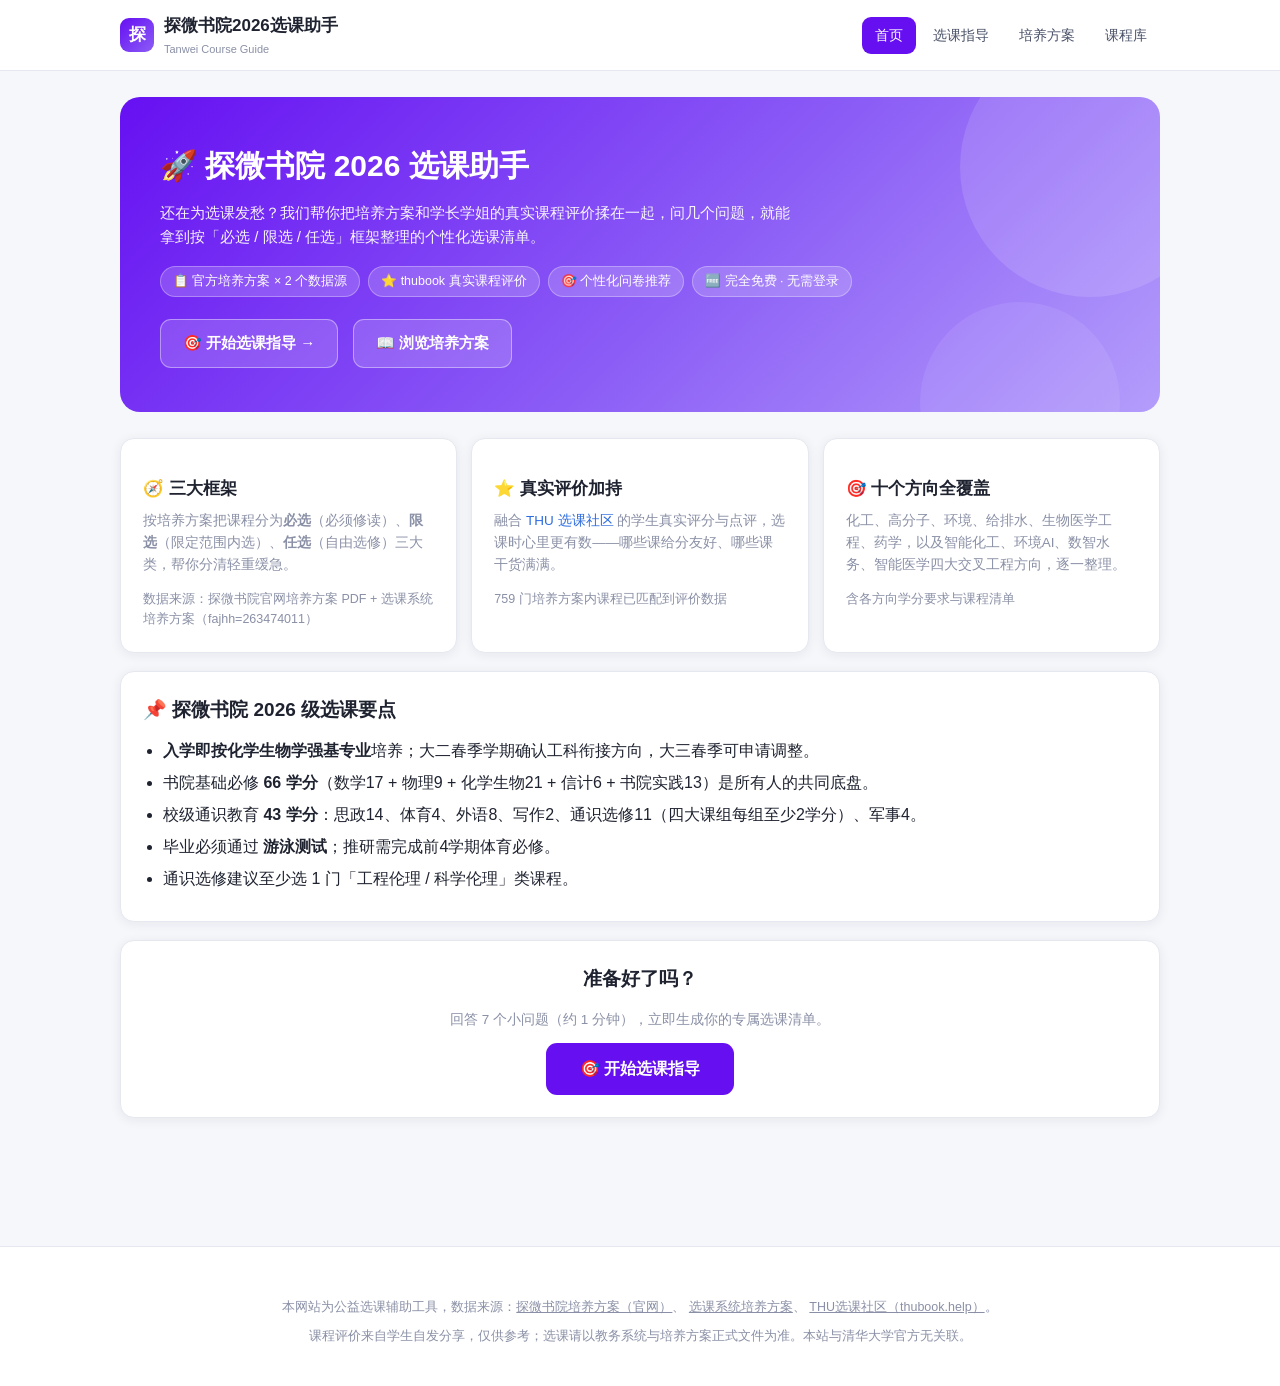
==== index.html @ 04985e20 "探微书院2026选课助手：个性化选课指导网站（必选/限选/任选框架）" ====
<!DOCTYPE html>
<html lang="zh-CN">
<head>
  <meta charset="UTF-8">
  <meta name="viewport" content="width=device-width, initial-scale=1.0">
  <title>探微书院2026选课助手 - 清华探微书院选课指导</title>
  <meta name="description" content="面向清华大学探微书院2026级新生的选课指导网站：结合官方培养方案与THU选课社区真实评价，按必选/限选/任选框架为你生成个性化选课建议。">
  <link rel="stylesheet" href="css/style.css">
  <link rel="icon" href="data:image/svg+xml,<svg xmlns='http://www.w3.org/2000/svg' viewBox='0 0 100 100'><rect width='100' height='100' rx='22' fill='%236610f2'/><text x='50' y='68' font-size='52' text-anchor='middle' fill='white' font-family='sans-serif' font-weight='bold'>探</text></svg>">
</head>
<body>
  <header class="topbar">
    <div class="topbar-inner">
      <a class="brand" href="index.html">
        <span class="brand-logo">探</span>
        <span>探微书院2026选课助手<small>Tanwei Course Guide</small></span>
      </a>
      <nav class="nav">
        <a href="index.html" data-nav="home" class="active">首页</a>
        <a href="guide.html" data-nav="guide">选课指导</a>
        <a href="pyfa.html" data-nav="pyfa">培养方案</a>
        <a href="courses.html" data-nav="courses">课程库</a>
      </nav>
    </div>
  </header>

  <div class="wrap">
    <section class="hero">
      <h1>🚀 探微书院 2026 选课助手</h1>
      <p>还在为选课发愁？我们帮你把培养方案和学长学姐的真实课程评价揉在一起，问几个问题，就能拿到按「必选 / 限选 / 任选」框架整理的个性化选课清单。</p>
      <div class="badges">
        <span>📋 官方培养方案 × 2 个数据源</span>
        <span>⭐ thubook 真实课程评价</span>
        <span>🎯 个性化问卷推荐</span>
        <span>🆓 完全免费 · 无需登录</span>
      </div>
      <div class="cta">
        <a class="btn btn-ghost" href="guide.html">🎯 开始选课指导 →</a>
        <a class="btn btn-ghost" href="pyfa.html" style="margin-left:10px">📖 浏览培养方案</a>
      </div>
    </section>

    <div class="grid-3">
      <div class="card">
        <h3>🧭 三大框架</h3>
        <p class="sub" style="min-height:64px">按培养方案把课程分为<b>必选</b>（必须修读）、<b>限选</b>（限定范围内选）、<b>任选</b>（自由选修）三大类，帮你分清轻重缓急。</p>
        <p class="small">数据来源：探微书院官网培养方案 PDF + 选课系统培养方案（fajhh=263474011）</p>
      </div>
      <div class="card">
        <h3>⭐ 真实评价加持</h3>
        <p class="sub" style="min-height:64px">融合 <a href="https://thubook.help/thucourse/" target="_blank" rel="noopener">THU 选课社区</a> 的学生真实评分与点评，选课时心里更有数——哪些课给分友好、哪些课干货满满。</p>
        <p class="small">759 门培养方案内课程已匹配到评价数据</p>
      </div>
      <div class="card">
        <h3>🎯 十个方向全覆盖</h3>
        <p class="sub" style="min-height:64px">化工、高分子、环境、给排水、生物医学工程、药学，以及智能化工、环境AI、数智水务、智能医学四大交叉工程方向，逐一整理。</p>
        <p class="small">含各方向学分要求与课程清单</p>
      </div>
    </div>

    <div class="card">
      <h2>📌 探微书院 2026 级选课要点</h2>
      <ul style="margin:10px 0 4px 20px; line-height:2">
        <li><b>入学即按化学生物学强基专业</b>培养；大二春季学期确认工科衔接方向，大三春季可申请调整。</li>
        <li>书院基础必修 <b>66 学分</b>（数学17 + 物理9 + 化学生物21 + 信计6 + 书院实践13）是所有人的共同底盘。</li>
        <li>校级通识教育 <b>43 学分</b>：思政14、体育4、外语8、写作2、通识选修11（四大课组每组至少2学分）、军事4。</li>
        <li>毕业必须通过 <b>游泳测试</b>；推研需完成前4学期体育必修。</li>
        <li>通识选修建议至少选 1 门「工程伦理 / 科学伦理」类课程。</li>
      </ul>
    </div>

    <div class="card" style="text-align:center">
      <h2 style="margin-bottom:14px">准备好了吗？</h2>
      <p class="sub">回答 7 个小问题（约 1 分钟），立即生成你的专属选课清单。</p>
      <a class="btn btn-primary" href="guide.html" style="font-size:16px;padding:13px 34px">🎯 开始选课指导</a>
    </div>
  </div>

  <footer class="footer"></footer>
  <script src="js/common.js"></script>
</body>
</html>
---- css/style.css ----
/* ============================================================
   探微书院2026选课助手 - 样式表
   ============================================================ */
:root {
  --tw-purple: #6610f2;
  --tw-purple-dark: #4b0dc2;
  --tw-purple-light: #efe8fd;
  --tw-blue: #2d6cdf;
  --ink: #1f2330;
  --ink-2: #4a5168;
  --ink-3: #8a90a6;
  --bg: #f6f7fb;
  --card: #ffffff;
  --line: #e6e8f0;
  --good: #12b76a;
  --warn: #f79009;
  --bad: #f04438;
  --radius: 14px;
  --shadow: 0 2px 12px rgba(31, 35, 48, 0.07);
  --shadow-lg: 0 8px 30px rgba(31, 35, 48, 0.12);
  --font: -apple-system, BlinkMacSystemFont, "PingFang SC", "Hiragino Sans GB",
    "Microsoft YaHei", "Segoe UI", Roboto, sans-serif;
}

* { box-sizing: border-box; margin: 0; padding: 0; }

html { scroll-behavior: smooth; }

body {
  font-family: var(--font);
  background: var(--bg);
  color: var(--ink);
  line-height: 1.65;
  -webkit-font-smoothing: antialiased;
}

a { color: var(--tw-blue); text-decoration: none; }
a:hover { text-decoration: underline; }

/* ---------- 顶部导航 ---------- */
.topbar {
  position: sticky; top: 0; z-index: 100;
  background: rgba(255, 255, 255, 0.92);
  backdrop-filter: blur(10px);
  border-bottom: 1px solid var(--line);
}
.topbar-inner {
  max-width: 1080px; margin: 0 auto; padding: 12px 20px;
  display: flex; align-items: center; gap: 18px;
}
.brand { display: flex; align-items: center; gap: 10px; font-weight: 700; font-size: 17px; color: var(--ink); }
.brand:hover { text-decoration: none; }
.brand-logo {
  width: 34px; height: 34px; border-radius: 9px;
  background: linear-gradient(135deg, var(--tw-purple), #8b5cf6);
  color: #fff; display: flex; align-items: center; justify-content: center;
  font-size: 17px; font-weight: 800;
}
.brand small { display: block; font-size: 11px; font-weight: 400; color: var(--ink-3); }
.nav { margin-left: auto; display: flex; gap: 4px; }
.nav a {
  padding: 7px 13px; border-radius: 9px; color: var(--ink-2); font-size: 14px; font-weight: 500;
}
.nav a:hover { background: var(--tw-purple-light); text-decoration: none; }
.nav a.active { background: var(--tw-purple); color: #fff; }

/* ---------- 布局 ---------- */
.wrap { max-width: 1080px; margin: 0 auto; padding: 26px 20px 70px; }
.hero {
  background: linear-gradient(135deg, #6610f2 0%, #8b5cf6 55%, #b39dfb 100%);
  color: #fff; border-radius: 20px; padding: 44px 40px; margin-bottom: 26px;
  position: relative; overflow: hidden;
}
.hero::after {
  content: ""; position: absolute; right: -60px; top: -60px; width: 260px; height: 260px;
  border-radius: 50%; background: rgba(255, 255, 255, 0.12);
}
.hero::before {
  content: ""; position: absolute; right: 40px; bottom: -90px; width: 200px; height: 200px;
  border-radius: 50%; background: rgba(255, 255, 255, 0.08);
}
.hero h1 { font-size: 30px; margin-bottom: 10px; position: relative; z-index: 1; }
.hero p { font-size: 15px; opacity: 0.94; max-width: 640px; position: relative; z-index: 1; }
.hero .badges { margin-top: 16px; display: flex; gap: 8px; flex-wrap: wrap; position: relative; z-index: 1; }
.hero .badges span {
  background: rgba(255,255,255,0.18); border: 1px solid rgba(255,255,255,0.3);
  padding: 4px 12px; border-radius: 999px; font-size: 12.5px;
}
.hero .cta { margin-top: 22px; position: relative; z-index: 1; }

/* ---------- 按钮 ---------- */
.btn {
  display: inline-block; padding: 11px 22px; border-radius: 11px; border: none;
  font-size: 15px; font-weight: 600; cursor: pointer; transition: all 0.18s;
  font-family: var(--font);
}
.btn-primary { background: var(--tw-purple); color: #fff; }
.btn-primary:hover { background: var(--tw-purple-dark); transform: translateY(-1px); box-shadow: var(--shadow); }
.btn-ghost { background: rgba(255,255,255,0.16); color: #fff; border: 1px solid rgba(255,255,255,0.4); }
.btn-ghost:hover { background: rgba(255,255,255,0.26); }
.btn-outline { background: #fff; color: var(--tw-purple); border: 1.5px solid var(--tw-purple); }
.btn-outline:hover { background: var(--tw-purple-light); }
.btn-soft { background: var(--tw-purple-light); color: var(--tw-purple-dark); }
.btn-soft:hover { background: #dfd2fb; }
.btn:disabled { opacity: 0.45; cursor: not-allowed; transform: none !important; }

/* ---------- 卡片 ---------- */
.card {
  background: var(--card); border: 1px solid var(--line); border-radius: var(--radius);
  box-shadow: var(--shadow); padding: 22px; margin-bottom: 18px;
}
.card h2 { font-size: 19px; margin-bottom: 4px; }
.card h3 { font-size: 16.5px; margin: 14px 0 8px; }
.card .sub { color: var(--ink-3); font-size: 13.5px; margin-bottom: 12px; }
.grid-2 { display: grid; grid-template-columns: 1fr 1fr; gap: 16px; }
.grid-3 { display: grid; grid-template-columns: repeat(3, 1fr); gap: 14px; }
@media (max-width: 760px) { .grid-2, .grid-3 { grid-template-columns: 1fr; } }

/* ---------- 课程卡片 ---------- */
.course-card {
  background: var(--card); border: 1px solid var(--line); border-radius: 12px;
  padding: 13px 15px; box-shadow: 0 1px 4px rgba(31,35,48,0.05);
  display: flex; flex-direction: column; gap: 6px; transition: box-shadow 0.15s;
}
.course-card:hover { box-shadow: var(--shadow-lg); }
.course-name { font-weight: 600; font-size: 14.5px; line-height: 1.4; }
.course-meta { font-size: 12.5px; color: var(--ink-3); display: flex; gap: 8px; flex-wrap: wrap; align-items: center; }
.pill {
  display: inline-block; padding: 1.5px 8px; border-radius: 999px; font-size: 11.5px; font-weight: 600;
}
.pill-req { background: #fdecea; color: #d92d20; }
.pill-lim { background: #fef3e2; color: #dc6803; }
.pill-free { background: #e8f7ef; color: #067647; }
.pill-tag { background: var(--tw-purple-light); color: var(--tw-purple-dark); }
.pill-module { background: #eaf1fe; color: #175cd3; }

/* 评分 */
.stars { color: #f5a623; font-size: 13px; letter-spacing: 1px; }
.score-badge {
  display: inline-flex; align-items: center; gap: 5px;
  background: #fff7e6; color: #b54708; border: 1px solid #fde68a;
  border-radius: 8px; padding: 2px 9px; font-size: 12.5px; font-weight: 700;
}
.score-none { color: var(--ink-3); font-size: 12px; }

/* 评价框 */
.review {
  background: #fafbfe; border: 1px solid var(--line); border-radius: 10px;
  padding: 11px 13px; margin-top: 8px; font-size: 13px; color: var(--ink-2);
  max-height: 150px; overflow-y: auto;
}
.review .rv-head { display: flex; justify-content: space-between; font-size: 12px; color: var(--ink-3); margin-bottom: 5px; }

/* ---------- 问卷 ---------- */
.quiz-step { display: none; animation: fadeIn 0.3s ease; }
.quiz-step.active { display: block; }
@keyframes fadeIn { from { opacity: 0; transform: translateY(8px); } to { opacity: 1; transform: none; } }
.q-title { font-size: 20px; font-weight: 700; margin-bottom: 6px; }
.q-desc { color: var(--ink-3); font-size: 14px; margin-bottom: 18px; }
.opt {
  display: flex; align-items: flex-start; gap: 12px;
  border: 1.5px solid var(--line); border-radius: 12px; padding: 13px 15px;
  margin-bottom: 10px; cursor: pointer; transition: all 0.15s; background: #fff;
}
.opt:hover { border-color: #c9b8f5; background: #faf7ff; }
.opt.selected { border-color: var(--tw-purple); background: var(--tw-purple-light); box-shadow: 0 0 0 3px rgba(102,16,242,0.12); }
.opt .opt-radio {
  width: 19px; height: 19px; border-radius: 50%; border: 2px solid #cbd0de;
  flex-shrink: 0; margin-top: 3px; display: flex; align-items: center; justify-content: center;
}
.opt.selected .opt-radio { border-color: var(--tw-purple); }
.opt.selected .opt-radio::after { content: ""; width: 9px; height: 9px; border-radius: 50%; background: var(--tw-purple); }
.opt .opt-check {
  width: 19px; height: 19px; border-radius: 5px; border: 2px solid #cbd0de;
  flex-shrink: 0; margin-top: 3px; display: flex; align-items: center; justify-content: center;
  color: #fff; font-size: 13px;
}
.opt.selected .opt-check { background: var(--tw-purple); border-color: var(--tw-purple); }
.opt .opt-title { font-weight: 600; font-size: 14.5px; }
.opt .opt-sub { font-size: 12.8px; color: var(--ink-3); margin-top: 2px; }
.quiz-nav { display: flex; justify-content: space-between; margin-top: 20px; align-items: center; }
.quiz-progress { height: 6px; background: var(--line); border-radius: 999px; overflow: hidden; margin-bottom: 24px; }
.quiz-progress > div { height: 100%; background: linear-gradient(90deg, var(--tw-purple), #8b5cf6); border-radius: 999px; transition: width 0.3s; }
.step-dots { display: flex; gap: 6px; justify-content: center; margin: 16px 0 4px; }
.step-dots span { width: 8px; height: 8px; border-radius: 50%; background: var(--line); }
.step-dots span.on { background: var(--tw-purple); }

/* ---------- 推荐结果 ---------- */
.rec-section { margin-bottom: 26px; }
.rec-section > h2 {
  display: flex; align-items: center; gap: 9px; font-size: 19px; margin-bottom: 4px;
}
.rec-section > h2 .tag-icon {
  width: 30px; height: 30px; border-radius: 9px; display: inline-flex;
  align-items: center; justify-content: center; font-size: 15px;
}
.rec-section .rec-desc { color: var(--ink-3); font-size: 13.5px; margin-bottom: 13px; }
.bar-req { background: #fdecea; color: #d92d20; }
.bar-lim { background: #fef3e2; color: #dc6803; }
.bar-free { background: #e8f7ef; color: #067647; }
.module-block { margin: 10px 0 16px; }
.module-block .mod-head {
  display: flex; align-items: center; gap: 8px; font-weight: 600; font-size: 14.5px;
  margin-bottom: 9px; flex-wrap: wrap;
}
.module-block .mod-req { font-size: 12.5px; color: var(--ink-3); font-weight: 400; }

/* 学分规划 */
.plan-grid { display: grid; grid-template-columns: repeat(4, 1fr); gap: 12px; }
@media (max-width: 760px) { .plan-grid { grid-template-columns: 1fr 1fr; } }
.plan-cell {
  border: 1px solid var(--line); border-radius: 11px; padding: 11px 13px; background: #fbfcff;
}
.plan-cell .sem { font-size: 12px; color: var(--ink-3); font-weight: 600; }
.plan-cell .cr { font-size: 17px; font-weight: 800; color: var(--tw-purple-dark); }
.plan-cell .hint { font-size: 11.5px; color: var(--ink-3); margin-top: 2px; }

/* ---------- 表格 ---------- */
table.tbl { width: 100%; border-collapse: collapse; font-size: 13.5px; }
.tbl th {
  background: #f3f1fb; color: var(--ink-2); text-align: left; padding: 9px 11px;
  border-bottom: 2px solid var(--line); font-weight: 600; white-space: nowrap;
}
.tbl td { padding: 8px 11px; border-bottom: 1px solid var(--line); vertical-align: top; }
.tbl tr:hover td { background: #faf8ff; }
.tbl .num { text-align: right; white-space: nowrap; }
.tbl-group-row td { background: #f8f6ff; font-weight: 700; color: var(--tw-purple-dark); }

/* ---------- 培养方案树 ---------- */
.tree-btn {
  display: block; width: 100%; text-align: left; border: none; background: none;
  font-family: var(--font); font-size: 14px; padding: 8px 10px; border-radius: 9px;
  cursor: pointer; color: var(--ink); font-weight: 500;
}
.tree-btn:hover { background: var(--tw-purple-light); }
.tree-btn .cnt { color: var(--ink-3); font-size: 12px; margin-left: 6px; }
.tree-btn.active { background: var(--tw-purple); color: #fff; }
.tree-btn.active .cnt { color: rgba(255,255,255,0.8); }

/* ---------- 搜索 ---------- */
.searchbar { display: flex; gap: 10px; margin-bottom: 16px; flex-wrap: wrap; }
.searchbar input {
  flex: 1; min-width: 220px; padding: 11px 15px; border: 1.5px solid var(--line);
  border-radius: 11px; font-size: 14.5px; font-family: var(--font); outline: none;
}
.searchbar input:focus { border-color: var(--tw-purple); }
.filter-chips { display: flex; gap: 8px; flex-wrap: wrap; margin-bottom: 14px; }
.chip {
  padding: 6px 13px; border-radius: 999px; border: 1.5px solid var(--line);
  background: #fff; font-size: 13px; cursor: pointer; color: var(--ink-2); font-family: var(--font);
}
.chip.on { background: var(--tw-purple); border-color: var(--tw-purple); color: #fff; }

/* ---------- 页脚 ---------- */
.footer {
  border-top: 1px solid var(--line); margin-top: 40px; padding: 24px 20px 40px;
  color: var(--ink-3); font-size: 12.5px; text-align: center; background: #fff;
}
.footer a { color: var(--ink-3); text-decoration: underline; }

/* ---------- 提示 ---------- */
.notice {
  background: #f0f6ff; border: 1px solid #cfe3ff; color: #155eef;
  border-radius: 11px; padding: 12px 15px; font-size: 13.5px; margin-bottom: 16px;
}
.notice.warn { background: #fff9ec; border-color: #fde68a; color: #b45309; }

/* 加载中 */
.loading { text-align: center; padding: 60px 0; color: var(--ink-3); font-size: 14.5px; }
.spinner {
  width: 34px; height: 34px; border: 3.5px solid var(--tw-purple-light);
  border-top-color: var(--tw-purple); border-radius: 50%;
  animation: spin 0.8s linear infinite; margin: 0 auto 12px;
}
@keyframes spin { to { transform: rotate(360deg); } }

/* 详情抽屉 */
details.detail { margin-top: 8px; }
details.detail summary {
  cursor: pointer; font-size: 12.8px; color: var(--tw-blue); user-select: none;
}
details.detail summary:hover { text-decoration: underline; }

.fade-in { animation: fadeIn 0.4s ease; }
.mt8 { margin-top: 8px; } .mt16 { margin-top: 16px; } .mt24 { margin-top: 24px; }
.mb8 { margin-bottom: 8px; } .mb16 { margin-bottom: 16px; }
.small { font-size: 12.5px; color: var(--ink-3); }
.muted { color: var(--ink-3); }
.tag { display: inline-block; background: var(--tw-purple-light); color: var(--tw-purple-dark); border-radius: 6px; padding: 1px 7px; font-size: 11.5px; margin: 1px 3px 1px 0; }
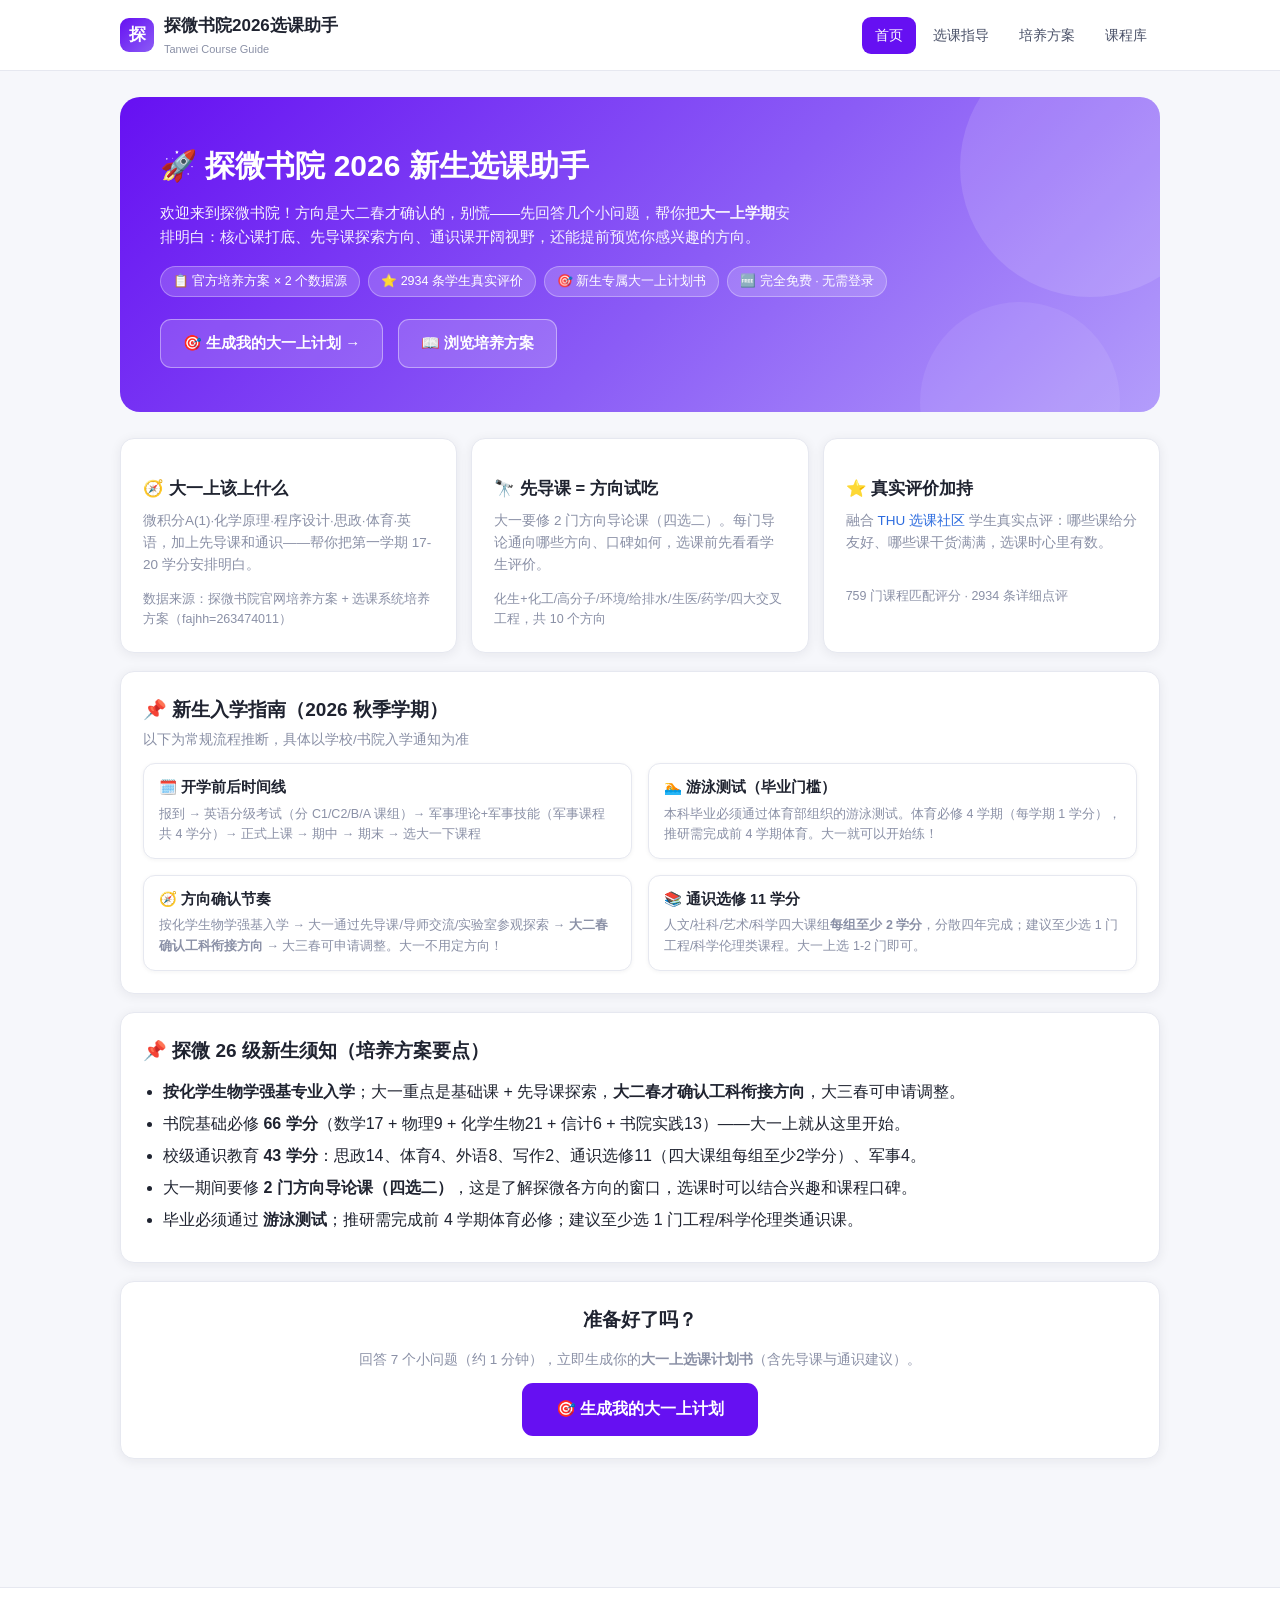
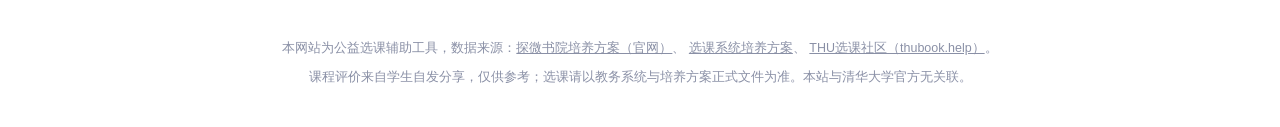
==== commit 3cce80a3: "新生模式改版：方向后置问卷+大一上选课计划书+先导课四选二+入学指南；修复appendChild字符串bug" ====
--- a/index.html
+++ b/index.html
@@ -26,53 +26,76 @@
 
   <div class="wrap">
     <section class="hero">
-      <h1>🚀 探微书院 2026 选课助手</h1>
-      <p>还在为选课发愁？我们帮你把培养方案和学长学姐的真实课程评价揉在一起，问几个问题，就能拿到按「必选 / 限选 / 任选」框架整理的个性化选课清单。</p>
+      <h1>🚀 探微书院 2026 新生选课助手</h1>
+      <p>欢迎来到探微书院！方向是大二春才确认的，别慌——先回答几个小问题，帮你把<b>大一上学期</b>安排明白：核心课打底、先导课探索方向、通识课开阔视野，还能提前预览你感兴趣的方向。</p>
       <div class="badges">
         <span>📋 官方培养方案 × 2 个数据源</span>
-        <span>⭐ thubook 真实课程评价</span>
-        <span>🎯 个性化问卷推荐</span>
+        <span>⭐ 2934 条学生真实评价</span>
+        <span>🎯 新生专属大一上计划书</span>
         <span>🆓 完全免费 · 无需登录</span>
       </div>
       <div class="cta">
-        <a class="btn btn-ghost" href="guide.html">🎯 开始选课指导 →</a>
+        <a class="btn btn-ghost" href="guide.html">🎯 生成我的大一上计划 →</a>
         <a class="btn btn-ghost" href="pyfa.html" style="margin-left:10px">📖 浏览培养方案</a>
       </div>
     </section>
 
     <div class="grid-3">
       <div class="card">
-        <h3>🧭 三大框架</h3>
-        <p class="sub" style="min-height:64px">按培养方案把课程分为<b>必选</b>（必须修读）、<b>限选</b>（限定范围内选）、<b>任选</b>（自由选修）三大类，帮你分清轻重缓急。</p>
-        <p class="small">数据来源：探微书院官网培养方案 PDF + 选课系统培养方案（fajhh=263474011）</p>
+        <h3>🧭 大一上该上什么</h3>
+        <p class="sub" style="min-height:64px">微积分A(1)·化学原理·程序设计·思政·体育·英语，加上先导课和通识——帮你把第一学期 17-20 学分安排明白。</p>
+        <p class="small">数据来源：探微书院官网培养方案 + 选课系统培养方案（fajhh=263474011）</p>
+      </div>
+      <div class="card">
+        <h3>🔭 先导课 = 方向试吃</h3>
+        <p class="sub" style="min-height:64px">大一要修 2 门方向导论课（四选二）。每门导论通向哪些方向、口碑如何，选课前先看看学生评价。</p>
+        <p class="small">化生+化工/高分子/环境/给排水/生医/药学/四大交叉工程，共 10 个方向</p>
       </div>
       <div class="card">
         <h3>⭐ 真实评价加持</h3>
-        <p class="sub" style="min-height:64px">融合 <a href="https://thubook.help/thucourse/" target="_blank" rel="noopener">THU 选课社区</a> 的学生真实评分与点评，选课时心里更有数——哪些课给分友好、哪些课干货满满。</p>
-        <p class="small">759 门培养方案内课程已匹配到评价数据</p>
-      </div>
-      <div class="card">
-        <h3>🎯 十个方向全覆盖</h3>
-        <p class="sub" style="min-height:64px">化工、高分子、环境、给排水、生物医学工程、药学，以及智能化工、环境AI、数智水务、智能医学四大交叉工程方向，逐一整理。</p>
-        <p class="small">含各方向学分要求与课程清单</p>
+        <p class="sub" style="min-height:64px">融合 <a href="https://thubook.help/thucourse/" target="_blank" rel="noopener">THU 选课社区</a> 学生真实点评：哪些课给分友好、哪些课干货满满，选课时心里有数。</p>
+        <p class="small">759 门课程匹配评分 · 2934 条详细点评</p>
       </div>
     </div>
 
     <div class="card">
-      <h2>📌 探微书院 2026 级选课要点</h2>
+      <h2>📌 新生入学指南（2026 秋季学期）</h2>
+      <div class="sub">以下为常规流程推断，具体以学校/书院入学通知为准</div>
+      <div class="grid-2" style="margin-top:6px">
+        <div class="course-card">
+          <div class="course-name">🗓️ 开学前后时间线</div>
+          <div class="course-meta"><span class="small">报到 → 英语分级考试（分 C1/C2/B/A 课组）→ 军事理论+军事技能（军事课程共 4 学分）→ 正式上课 → 期中 → 期末 → 选大一下课程</span></div>
+        </div>
+        <div class="course-card">
+          <div class="course-name">🏊 游泳测试（毕业门槛）</div>
+          <div class="course-meta"><span class="small">本科毕业必须通过体育部组织的游泳测试。体育必修 4 学期（每学期 1 学分），推研需完成前 4 学期体育。大一就可以开始练！</span></div>
+        </div>
+        <div class="course-card">
+          <div class="course-name">🧭 方向确认节奏</div>
+          <div class="course-meta"><span class="small">按化学生物学强基入学 → 大一通过先导课/导师交流/实验室参观探索 → <b>大二春确认工科衔接方向</b> → 大三春可申请调整。大一不用定方向！</span></div>
+        </div>
+        <div class="course-card">
+          <div class="course-name">📚 通识选修 11 学分</div>
+          <div class="course-meta"><span class="small">人文/社科/艺术/科学四大课组<b>每组至少 2 学分</b>，分散四年完成；建议至少选 1 门工程/科学伦理类课程。大一上选 1-2 门即可。</span></div>
+        </div>
+      </div>
+    </div>
+
+    <div class="card">
+      <h2>📌 探微 26 级新生须知（培养方案要点）</h2>
       <ul style="margin:10px 0 4px 20px; line-height:2">
-        <li><b>入学即按化学生物学强基专业</b>培养；大二春季学期确认工科衔接方向，大三春季可申请调整。</li>
-        <li>书院基础必修 <b>66 学分</b>（数学17 + 物理9 + 化学生物21 + 信计6 + 书院实践13）是所有人的共同底盘。</li>
+        <li><b>按化学生物学强基专业入学</b>；大一重点是基础课 + 先导课探索，<b>大二春才确认工科衔接方向</b>，大三春可申请调整。</li>
+        <li>书院基础必修 <b>66 学分</b>（数学17 + 物理9 + 化学生物21 + 信计6 + 书院实践13）——大一上就从这里开始。</li>
         <li>校级通识教育 <b>43 学分</b>：思政14、体育4、外语8、写作2、通识选修11（四大课组每组至少2学分）、军事4。</li>
-        <li>毕业必须通过 <b>游泳测试</b>；推研需完成前4学期体育必修。</li>
-        <li>通识选修建议至少选 1 门「工程伦理 / 科学伦理」类课程。</li>
+        <li>大一期间要修 <b>2 门方向导论课（四选二）</b>，这是了解探微各方向的窗口，选课时可以结合兴趣和课程口碑。</li>
+        <li>毕业必须通过 <b>游泳测试</b>；推研需完成前 4 学期体育必修；建议至少选 1 门工程/科学伦理类通识课。</li>
       </ul>
     </div>
 
     <div class="card" style="text-align:center">
       <h2 style="margin-bottom:14px">准备好了吗？</h2>
-      <p class="sub">回答 7 个小问题（约 1 分钟），立即生成你的专属选课清单。</p>
-      <a class="btn btn-primary" href="guide.html" style="font-size:16px;padding:13px 34px">🎯 开始选课指导</a>
+      <p class="sub">回答 7 个小问题（约 1 分钟），立即生成你的<b>大一上选课计划书</b>（含先导课与通识建议）。</p>
+      <a class="btn btn-primary" href="guide.html" style="font-size:16px;padding:13px 34px">🎯 生成我的大一上计划</a>
     </div>
   </div>
 
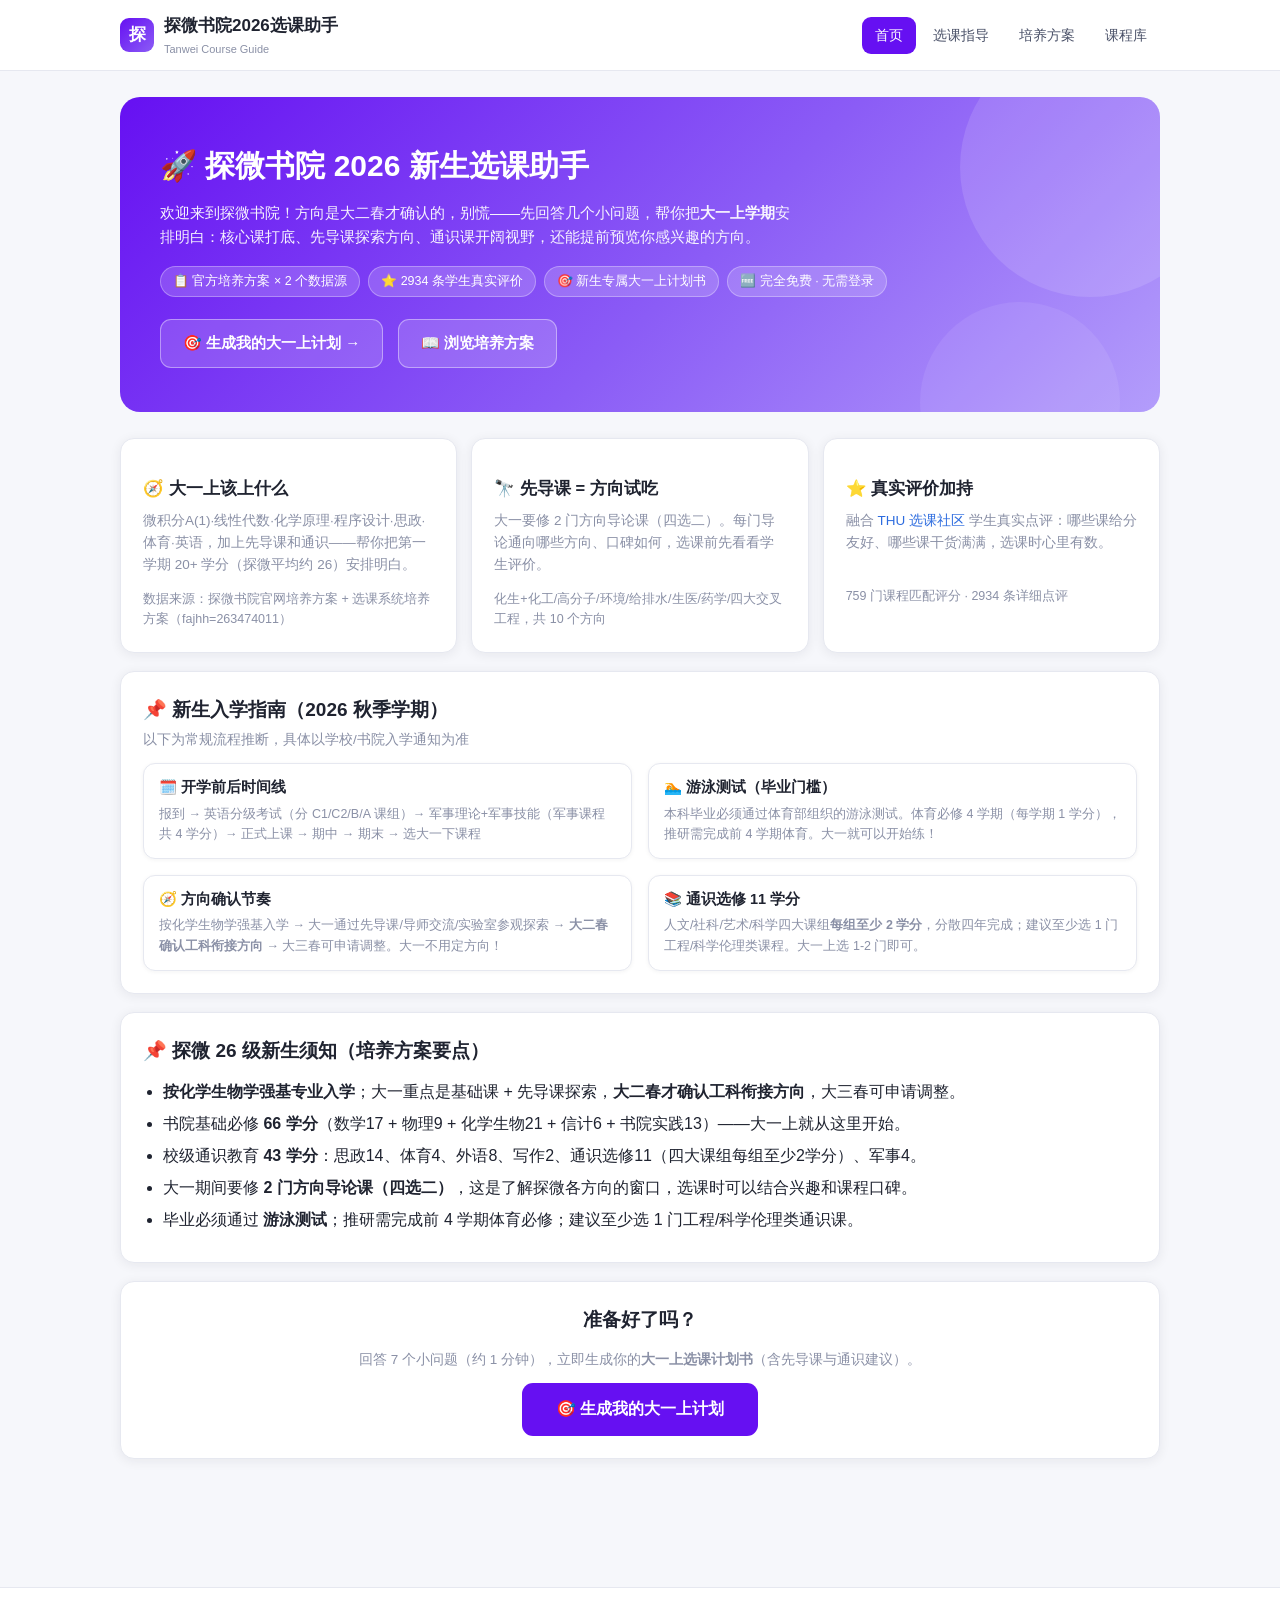
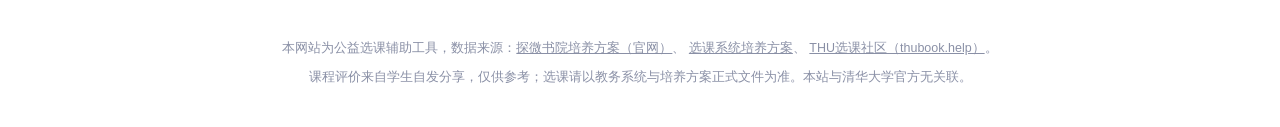
==== commit 94b414af: "按探微实际排课更新：线代大一上开课、物理大一上不学（移至后续）、核心课20学分明细标注、负荷建议调至平均26学分" ====
--- a/index.html
+++ b/index.html
@@ -43,7 +43,7 @@
     <div class="grid-3">
       <div class="card">
         <h3>🧭 大一上该上什么</h3>
-        <p class="sub" style="min-height:64px">微积分A(1)·化学原理·程序设计·思政·体育·英语，加上先导课和通识——帮你把第一学期 17-20 学分安排明白。</p>
+        <p class="sub" style="min-height:64px">微积分A(1)·线性代数·化学原理·程序设计·思政·体育·英语，加上先导课和通识——帮你把第一学期 20+ 学分（探微平均约 26）安排明白。</p>
         <p class="small">数据来源：探微书院官网培养方案 + 选课系统培养方案（fajhh=263474011）</p>
       </div>
       <div class="card">
